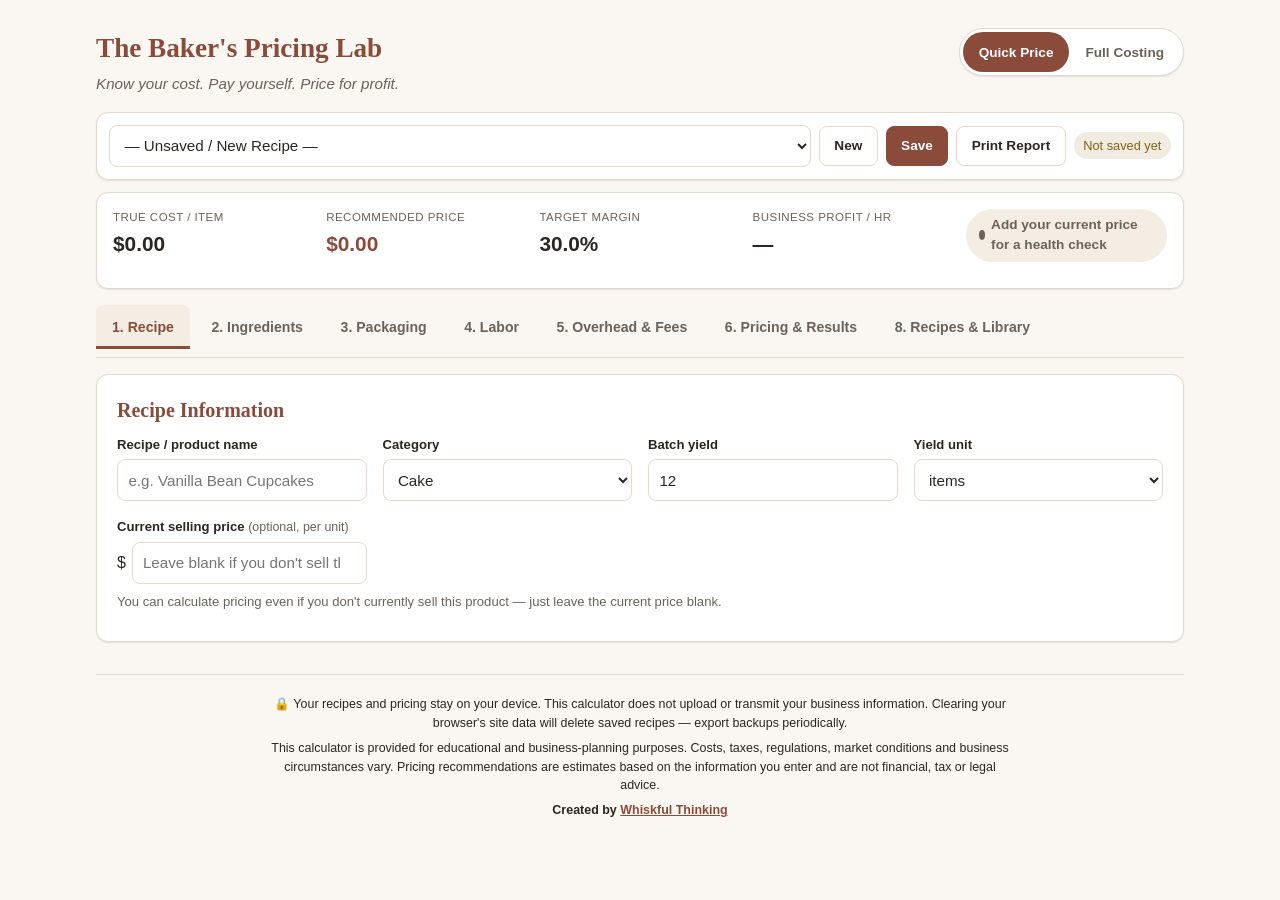
==== index.html @ 16601115 "Build The Baker's Pricing Lab: full pricing calculator app Static, self-contained web app (index.htm" ====
<!DOCTYPE html>
<html lang="en">
<head>
<meta charset="UTF-8">
<meta name="viewport" content="width=device-width, initial-scale=1.0">
<title>The Baker's Pricing Lab</title>
<meta name="description" content="Know your cost. Pay yourself. Price for profit. A free, private, browser-based pricing calculator for home and small bakery businesses.">
<link rel="icon" href="data:image/svg+xml,%3Csvg xmlns='http://www.w3.org/2000/svg' viewBox='0 0 100 100'%3E%3Ccircle cx='50' cy='50' r='48' fill='%238a4b3b'/%3E%3Ctext x='50' y='68' font-size='58' text-anchor='middle' fill='%23faf6f1'%3E%24%3C/text%3E%3C/svg%3E">
<link rel="stylesheet" href="styles.css">
</head>
<body data-mode="quick">

<div class="app-shell">

  <header class="app-header">
    <div class="brand">
      <h1 class="app-title">The Baker's Pricing Lab</h1>
      <p class="tagline">Know your cost. Pay yourself. Price for profit.</p>
    </div>
    <div class="mode-toggle" role="group" aria-label="Costing detail level">
      <button type="button" id="modeQuickBtn" aria-pressed="true">Quick Price</button>
      <button type="button" id="modeFullBtn" aria-pressed="false">Full Costing</button>
    </div>
  </header>

  <section class="recipe-bar" aria-label="Recipe management">
    <label class="sr-only" for="recipeSelect">Load a saved recipe</label>
    <select id="recipeSelect"></select>
    <button type="button" class="btn" id="newRecipeBtn">New</button>
    <button type="button" class="btn btn-primary" id="saveRecipeBtn">Save</button>
    <button type="button" class="btn full-only" id="renameRecipeBtn">Rename</button>
    <button type="button" class="btn full-only" id="duplicateRecipeBtn">Duplicate</button>
    <button type="button" class="btn danger full-only" id="deleteRecipeBtn">Delete</button>
    <button type="button" class="btn full-only" id="exportRecipeBtn">Export JSON</button>
    <label class="btn file-btn full-only">Import JSON<input type="file" id="importRecipeInput" accept="application/json" hidden></label>
    <button type="button" class="btn" id="printReportBtn">Print Report</button>
    <span id="saveStatus" class="save-status" aria-live="polite"></span>
  </section>

  <div class="summary-strip" id="summaryStrip" aria-live="polite"></div>

  <nav class="tabs" role="tablist" aria-label="Pricing lab sections" id="mainRegion">
    <button role="tab" aria-selected="true" tabindex="0" data-tab="setup" id="tab-setup" aria-controls="panel-setup">1. Recipe</button>
    <button role="tab" aria-selected="false" tabindex="-1" data-tab="ingredients" id="tab-ingredients" aria-controls="panel-ingredients">2. Ingredients</button>
    <button role="tab" aria-selected="false" tabindex="-1" data-tab="packaging" id="tab-packaging" aria-controls="panel-packaging">3. Packaging</button>
    <button role="tab" aria-selected="false" tabindex="-1" data-tab="labor" id="tab-labor" aria-controls="panel-labor">4. Labor</button>
    <button role="tab" aria-selected="false" tabindex="-1" data-tab="costs" id="tab-costs" aria-controls="panel-costs">5. Overhead &amp; Fees</button>
    <button role="tab" aria-selected="false" tabindex="-1" data-tab="pricing" id="tab-pricing" aria-controls="panel-pricing">6. Pricing &amp; Results</button>
    <button role="tab" aria-selected="false" tabindex="-1" data-tab="tools" id="tab-tools" aria-controls="panel-tools" class="full-only-tab">7. Decision Tools</button>
    <button role="tab" aria-selected="false" tabindex="-1" data-tab="library" id="tab-library" aria-controls="panel-library">8. Recipes &amp; Library</button>
  </nav>

  <main>

    <!-- ============ 1. RECIPE SETUP ============ -->
    <section id="panel-setup" class="tab-panel" role="tabpanel" aria-labelledby="tab-setup">
      <div class="card">
        <h2>Recipe Information</h2>
        <div class="field-grid">
          <div class="field">
            <label for="f-name">Recipe / product name</label>
            <input type="text" id="f-name" placeholder="e.g. Vanilla Bean Cupcakes">
          </div>
          <div class="field">
            <label for="f-category">Category</label>
            <select id="f-category"></select>
          </div>
          <div class="field">
            <label for="f-yieldQty">Batch yield</label>
            <input type="number" id="f-yieldQty" min="0" step="0.5" inputmode="decimal">
          </div>
          <div class="field">
            <label for="f-yieldUnit">Yield unit</label>
            <select id="f-yieldUnit"></select>
          </div>
          <div class="field" id="f-yieldCustomWrap" hidden>
            <label for="f-yieldCustomLabel">Custom unit name</label>
            <input type="text" id="f-yieldCustomLabel" placeholder="e.g. cake pops">
          </div>
          <div class="field">
            <label for="f-currentPrice">Current selling price <span class="optional">(optional, per unit)</span></label>
            <div class="input-prefix">$<input type="number" id="f-currentPrice" min="0" step="0.01" inputmode="decimal" placeholder="Leave blank if you don't sell this yet"></div>
          </div>
        </div>
        <p class="fine-note">You can calculate pricing even if you don't currently sell this product — just leave the current price blank.</p>
      </div>
    </section>

    <!-- ============ 2. INGREDIENT COSTING ============ -->
    <section id="panel-ingredients" class="tab-panel" hidden role="tabpanel" aria-labelledby="tab-ingredients">
      <div class="card">
        <h2>Ingredient Costing
          <details class="learn-more"><summary>What is Ingredient Cost? ▸</summary><p>The direct cost of the raw ingredients used in one batch of this recipe — what you paid for flour, sugar, butter, and everything else that goes into it.</p></details>
        </h2>
        <p class="fine-note">Automatic unit conversion works within weight (oz/lb/g/kg) or within volume (tsp…L). Weight and volume can't convert to each other because that depends on ingredient density — if you mix them, we'll flag it instead of guessing.</p>
        <div class="table-scroll">
          <table class="data-table" id="ingredientTable">
            <thead>
              <tr>
                <th>Ingredient</th><th>Purchase price</th><th>Package qty</th><th>Package unit</th><th>Recipe qty</th><th>Recipe unit</th><th class="full-only">Waste %</th><th>Cost</th><th>Actions</th>
              </tr>
            </thead>
            <tbody id="ingredientTbody"></tbody>
          </table>
        </div>
        <datalist id="libraryNames"></datalist>
        <div class="table-toolbar">
          <button type="button" class="btn btn-primary" id="addIngredientBtn">+ Add Ingredient</button>
          <div class="quick-add">
            <select id="libraryQuickSelect" aria-label="Add saved ingredient"></select>
            <button type="button" class="btn" id="libraryQuickAddBtn">Add from Library</button>
          </div>
        </div>
      </div>
    </section>

    <!-- ============ 3. PACKAGING & CONSUMABLES ============ -->
    <section id="panel-packaging" class="tab-panel" hidden role="tabpanel" aria-labelledby="tab-packaging">
      <div class="card">
        <h2>Packaging &amp; Consumables</h2>
        <p class="fine-note">Boxes, bags, ribbon, liners, boards — anything non-food that this batch uses up. Check "I know the cost per batch" for a simple direct amount (e.g. one cake box = $3.25), or leave it unchecked to calculate from a package price.</p>
        <div class="table-scroll">
          <table class="data-table" id="packagingTable">
            <thead>
              <tr><th>Item</th><th>Mode</th><th>Price</th><th>Package qty</th><th>Used / batch</th><th>Batch cost</th><th>Actions</th></tr>
            </thead>
            <tbody id="packagingTbody"></tbody>
          </table>
        </div>
        <datalist id="packagingPresets">
          <option value="Cake box"><option value="Cupcake box"><option value="Cake-pop stick"><option value="Treat bag">
          <option value="Ribbon"><option value="Label"><option value="Baking paper"><option value="Cupcake liner">
          <option value="Cake board"><option value="Piping bag"><option value="Disposable gloves"><option value="Insert/card">
          <option value="Delivery packaging"><option value="Other">
        </datalist>
        <div class="table-toolbar">
          <button type="button" class="btn btn-primary" id="addPackagingBtn">+ Add Packaging Item</button>
        </div>
      </div>
    </section>

    <!-- ============ 4. LABOR ============ -->
    <section id="panel-labor" class="tab-panel" hidden role="tabpanel" aria-labelledby="tab-labor">
      <div class="card">
        <h2>Labor
          <details class="learn-more"><summary>What is Labor cost? ▸</summary><p>The dollar value of your own working time, at the hourly wage you choose. If you don't pay yourself for your time, your "profit" is secretly just unpaid wages.</p></details>
        </h2>
        <div class="field-grid narrow">
          <div class="field">
            <label for="f-wage">Desired hourly wage</label>
            <div class="input-prefix">$<input type="number" id="f-wage" min="0" step="0.5" inputmode="decimal"></div>
          </div>
        </div>
        <p class="fine-note">Enter time in hours + minutes for each stage. Unattended oven or cooling time doesn't need to count as active labor unless it genuinely requires your attention — that's your call below.</p>
        <div class="table-scroll">
          <table class="data-table labor-table" id="laborTable">
            <thead><tr><th>Activity</th><th>Hours</th><th>Minutes</th></tr></thead>
            <tbody id="laborTbody"></tbody>
          </table>
        </div>
        <label class="tiny-check"><input type="checkbox" id="f-includeCooling"> Count cooling / waiting time as active paid labor</label>
        <div class="metrics-row" id="laborSummary"></div>
      </div>
    </section>

    <!-- ============ 5. OVERHEAD, FEES & BUFFER ============ -->
    <section id="panel-costs" class="tab-panel" hidden role="tabpanel" aria-labelledby="tab-costs">

      <div class="card">
        <h2>Overhead
          <details class="learn-more"><summary>What is Overhead? ▸</summary><p>The cost of running your business that isn't tied to one specific batch — electricity, insurance, software, rent. It's real, even though no single ingredient represents it.</p></details>
        </h2>
        <div class="radio-row" role="radiogroup" aria-label="Overhead calculation mode">
          <label><input type="radio" name="overheadMode" value="simple"> Simple (percentage allowance)</label>
          <label class="full-only"><input type="radio" name="overheadMode" value="advanced"> Advanced (monthly expenses)</label>
        </div>
        <div id="overheadSimplePanel">
          <p class="fine-note">For newer bakers who don't know their exact monthly overhead yet, this applies a simple allowance for utilities, equipment wear, software, insurance and other operating expenses, on top of ingredients + packaging + labor.</p>
          <div class="field narrow">
            <label for="f-overheadSimplePct">Overhead allowance</label>
            <div class="input-suffix"><input type="number" id="f-overheadSimplePct" min="0" max="100" step="1"> %</div>
          </div>
        </div>
        <div id="overheadAdvancedPanel" hidden>
          <p class="fine-note">Enter your typical monthly business costs. We'll divide the monthly total across your expected orders or production hours, so this batch carries only its fair share (no double-counting with the simple allowance above).</p>
          <div class="field-grid" id="overheadMonthlyGrid"></div>
          <div class="radio-row" role="radiogroup" aria-label="Overhead allocation basis">
            <label><input type="radio" name="allocationBasis" value="orders"> Allocate by expected monthly orders</label>
            <label><input type="radio" name="allocationBasis" value="hours"> Allocate by expected monthly production hours</label>
          </div>
          <div class="field-grid narrow">
            <div class="field" id="allocByOrders"><label for="f-monthlyOrders">Expected monthly orders (batches)</label><input type="number" id="f-monthlyOrders" min="0" step="1"></div>
            <div class="field" id="allocByHours" hidden><label for="f-monthlyHours">Expected monthly production hours</label><input type="number" id="f-monthlyHours" min="0" step="1"></div>
          </div>
        </div>
        <p class="result-line" id="overheadResultLine"></p>
      </div>

      <div class="card full-only">
        <h2>Transaction &amp; Selling Costs
          <details class="learn-more"><summary>What are Transaction Fees? ▸</summary><p>Money taken out of each sale before it reaches you — card processing, marketplace commissions, delivery. They scale with your price, so they change how high a price needs to be to hit your target margin.</p></details>
        </h2>
        <div class="field-grid">
          <div class="field"><label for="f-paymentPct">Payment processing %</label><div class="input-suffix"><input type="number" id="f-paymentPct" min="0" max="100" step="0.1">%</div></div>
          <div class="field"><label for="f-paymentFixed">Payment processing fixed fee</label><div class="input-prefix">$<input type="number" id="f-paymentFixed" min="0" step="0.01"></div></div>
          <div class="field"><label for="f-platformPct">Marketplace / platform %</label><div class="input-suffix"><input type="number" id="f-platformPct" min="0" max="100" step="0.1">%</div></div>
          <div class="field"><label for="f-commissionPct">Commission %</label><div class="input-suffix"><input type="number" id="f-commissionPct" min="0" max="100" step="0.1">%</div></div>
          <div class="field"><label for="f-delivery">Delivery cost (per order)</label><div class="input-prefix">$<input type="number" id="f-delivery" min="0" step="0.01"></div></div>
          <div class="field"><label for="f-otherPerOrder">Other per-order cost</label><div class="input-prefix">$<input type="number" id="f-otherPerOrder" min="0" step="0.01"></div></div>
          <div class="field"><label for="f-itemsPerOrder">Typical items per order</label><input type="number" id="f-itemsPerOrder" min="0.01" step="1"></div>
        </div>
        <p class="result-line" id="feesResultLine"></p>
      </div>

      <div class="card full-only">
        <h2>Waste / Business Buffer
          <details class="learn-more"><summary>What is a Buffer? ▸</summary><p>A general safety margin for the things a per-ingredient waste % doesn't cover: a whole batch that fails, samples you give away, or ingredient prices creeping up before your next order.</p></details>
        </h2>
        <p class="fine-note">This is separate from any ingredient-specific waste % (which already accounts for trim/spoilage on that one ingredient) — this buffer covers bigger-picture business risk instead.</p>
        <div class="field-grid">
          <div class="field"><label for="f-productionWastePct">Production waste %</label><div class="input-suffix"><input type="number" id="f-productionWastePct" min="0" max="90" step="1">%</div></div>
          <div class="field"><label for="f-failedBatchPct">Failed batch / remake %</label><div class="input-suffix"><input type="number" id="f-failedBatchPct" min="0" max="90" step="1">%</div></div>
          <div class="field"><label for="f-samplesPct">Samples / giveaways %</label><div class="input-suffix"><input type="number" id="f-samplesPct" min="0" max="90" step="1">%</div></div>
          <div class="field"><label for="f-ingredientBufferPct">Ingredient price buffer %</label><div class="input-suffix"><input type="number" id="f-ingredientBufferPct" min="0" max="90" step="1">%</div></div>
        </div>
        <p class="result-line" id="bufferResultLine"></p>
      </div>
    </section>

    <!-- ============ 6. PRICING & RESULTS ============ -->
    <section id="panel-pricing" class="tab-panel" hidden role="tabpanel" aria-labelledby="tab-pricing">

      <div class="card">
        <h2>True Batch Cost</h2>
        <div id="trueCostBreakdown" class="breakdown"></div>
      </div>

      <div class="card">
        <h2>Pricing Engine
          <details class="learn-more"><summary>Margin vs. Markup ▸</summary><p><strong>Margin</strong> answers: what percentage of my selling price remains after costs? <strong>Markup</strong> answers: how much higher is my price than my cost? They are not the same number — a 30% margin needs a bigger markup than 30%.</p></details>
        </h2>
        <div class="field-grid narrow">
          <div class="field">
            <label for="f-targetMargin">Target profit margin</label>
            <div class="margin-input-row">
              <input type="range" id="f-targetMarginRange" min="0" max="80" step="1">
              <div class="input-suffix"><input type="number" id="f-targetMargin" min="0" max="95" step="1">%</div>
            </div>
            <p class="fine-note">There is no universally "correct" margin — this is a starting suggestion you can change freely.</p>
          </div>
          <div class="field">
            <label for="f-roundingStyle">Price rounding style</label>
            <select id="f-roundingStyle"></select>
          </div>
          <div class="field full-only">
            <label for="f-premiumPct">Premium / custom scenario</label>
            <div class="input-suffix"><input type="number" id="f-premiumPct" min="0" max="200" step="5">%</div>
          </div>
        </div>
        <div class="price-levels" id="priceLevels"></div>
      </div>

      <div class="card full-only">
        <h2>Price Per Format</h2>
        <p class="fine-note">Edit these to match how you actually sell — add or remove formats freely. Formats aren't forced onto products where they don't make sense (e.g. no "dozen" pricing for a single custom cake).</p>
        <div id="formatsEditorList" class="formats-editor"></div>
        <button type="button" class="btn" id="addFormatBtn">+ Add Format</button>
        <div id="priceFormatsOut" class="price-formats-out"></div>
      </div>

      <div class="card">
        <h2>Where Does My Money Go?</h2>
        <div class="money-viz">
          <div id="moneyDonut" class="money-donut"></div>
          <div id="moneyLegend" class="money-legend"></div>
        </div>
      </div>

      <div class="card">
        <h2>Pricing Health Check</h2>
        <div id="healthCheckCard" class="health-card"></div>
      </div>

      <div class="card full-only">
        <h2>Profitability Dashboard
          <details class="learn-more"><summary>Revenue vs. Profit per hour ▸</summary><p><strong>Revenue per labor hour</strong> is everything customers pay, divided by your hours. <strong>Business profit per labor hour</strong> is what's left after every cost — including the wage you already paid yourself — divided by hours. Revenue per hour will always look bigger; profit per hour is the real number.</p></details>
        </h2>
        <div id="dashboardGrid" class="metrics-grid"></div>
      </div>

      <div class="card">
        <h2>Smart Warnings &amp; Insights</h2>
        <div id="warningsList" class="warnings-list"></div>
      </div>
    </section>

    <!-- ============ 7. DECISION TOOLS (full mode) ============ -->
    <section id="panel-tools" class="tab-panel" hidden role="tabpanel" aria-labelledby="tab-tools">
      <nav class="tool-tabs" aria-label="Decision tools">
        <button type="button" class="active" data-tool="simulator">Price Simulator</button>
        <button type="button" data-tool="discount">Discount Checker</button>
        <button type="button" data-tool="inflation">Inflation Stress Test</button>
        <button type="button" data-tool="wholesale">Wholesale Mode</button>
        <button type="button" data-tool="order">Order Calculator</button>
      </nav>

      <div class="card tool-panel" id="tool-simulator">
        <h2>Price Simulator — "What if I charge…"</h2>
        <div class="sim-controls">
          <input type="range" id="simRange" min="0" max="20" step="0.05">
          <div class="input-prefix">$<input type="number" id="simPriceInput" step="0.01"></div>
          <button type="button" class="btn" id="simResetBtn">Reset to recommended</button>
        </div>
        <div id="simOutput"></div>
      </div>

      <div class="card tool-panel" id="tool-discount" hidden>
        <h2>Discount Checker</h2>
        <div class="radio-row" role="radiogroup" aria-label="Discount amount">
          <label><input type="radio" name="discountPreset" value="10" checked> 10%</label>
          <label><input type="radio" name="discountPreset" value="15"> 15%</label>
          <label><input type="radio" name="discountPreset" value="20"> 20%</label>
          <label>Custom: <div class="input-suffix"><input type="number" id="discountCustom" min="0" max="90" step="1">%</div></label>
        </div>
        <div id="discountOutput"></div>
      </div>

      <div class="card tool-panel" id="tool-inflation" hidden>
        <h2>Ingredient Inflation Stress Test</h2>
        <div class="radio-row" role="radiogroup" aria-label="Ingredient price increase">
          <label><input type="radio" name="inflationPreset" value="5"> 5%</label>
          <label><input type="radio" name="inflationPreset" value="10" checked> 10%</label>
          <label><input type="radio" name="inflationPreset" value="15"> 15%</label>
          <label><input type="radio" name="inflationPreset" value="20"> 20%</label>
          <label>Custom: <div class="input-suffix"><input type="number" id="inflationCustom" min="0" max="200" step="1">%</div></label>
        </div>
        <div id="inflationOutput"></div>
      </div>

      <div class="card tool-panel" id="tool-wholesale" hidden>
        <h2>Wholesale Mode</h2>
        <p class="fine-note">⚠️ Wholesale economics depend heavily on your production scale and actual costs at volume — this is a reference scenario using this recipe's current costs, not a universal wholesale rule.</p>
        <div class="field-grid narrow">
          <div class="field"><label for="f-wholesalePrice">Proposed wholesale price</label><div class="input-prefix">$<input type="number" id="f-wholesalePrice" min="0" step="0.01"></div></div>
          <div class="field"><label for="f-wholesaleRetail">Suggested retail price <span class="optional">(optional)</span></label><div class="input-prefix">$<input type="number" id="f-wholesaleRetail" min="0" step="0.01"></div></div>
          <div class="field"><label for="f-wholesaleMinMargin">Your minimum acceptable margin</label><div class="input-suffix"><input type="number" id="f-wholesaleMinMargin" min="0" max="90" step="1" value="35">%</div></div>
        </div>
        <div id="wholesaleOutput"></div>
      </div>

      <div class="card tool-panel" id="tool-order" hidden>
        <h2>Order Profit Calculator</h2>
        <div class="field-grid narrow">
          <div class="field"><label for="order-qty">Quantity</label><input type="number" id="order-qty" min="0" step="1" value="1"></div>
          <div class="field"><label for="order-price">Selling price / unit <span class="optional">(blank = recommended)</span></label><div class="input-prefix">$<input type="number" id="order-price" min="0" step="0.01"></div></div>
          <div class="field"><label for="order-customLaborHours">Custom labor hours <span class="optional">(optional)</span></label><input type="number" id="order-customLaborHours" min="0" step="0.1"></div>
          <div class="field"><label for="order-delivery">Delivery cost <span class="optional">(optional)</span></label><div class="input-prefix">$<input type="number" id="order-delivery" min="0" step="0.01"></div></div>
          <div class="field"><label for="order-discountPct">Discount</label><div class="input-suffix"><input type="number" id="order-discountPct" min="0" max="90" step="1">%</div></div>
        </div>
        <div id="orderOutput"></div>
      </div>
    </section>

    <!-- ============ 8. RECIPES & LIBRARY ============ -->
    <section id="panel-library" class="tab-panel" hidden role="tabpanel" aria-labelledby="tab-library">
      <div class="card">
        <h2>Saved Recipes</h2>
        <p class="fine-note">Recipes are saved only in this browser, on this device. Export a backup (recipe bar above) if you want a copy that survives clearing browser data or switching devices.</p>
        <div id="savedRecipesList" class="recipe-list"></div>
      </div>
      <div class="card">
        <h2>Ingredient Library</h2>
        <p class="fine-note">Save prices for flour, sugar, butter and other staples once, then reuse them across every recipe. Editing a price here updates your library — existing recipes keep their own saved values until you choose to refresh them.</p>
        <div class="table-scroll">
          <table class="data-table" id="libraryTableEl">
            <thead><tr><th>Name</th><th>Price</th><th>Package qty</th><th>Unit</th><th>Actions</th></tr></thead>
            <tbody id="libraryTable"></tbody>
          </table>
        </div>
      </div>
    </section>

  </main>

  <div id="printReport" class="print-only" hidden></div>

  <footer class="app-footer">
    <p class="privacy-note">🔒 Your recipes and pricing stay on your device. This calculator does not upload or transmit your business information. Clearing your browser's site data will delete saved recipes — export backups periodically.</p>
    <p class="disclaimer">This calculator is provided for educational and business-planning purposes. Costs, taxes, regulations, market conditions and business circumstances vary. Pricing recommendations are estimates based on the information you enter and are not financial, tax or legal advice.</p>
    <p class="attribution">Created by <a href="https://whiskfulthinking.com" target="_blank" rel="noopener">Whiskful Thinking</a></p>
  </footer>

</div>

<script src="app.js"></script>
</body>
</html>
---- styles.css ----
/* ==========================================================================
   THE BAKER'S PRICING LAB — styles.css
   ========================================================================== */

/* ==========================================================================
   BRAND CUSTOMIZATION
   Change these variables to re-skin the whole application for a different
   bakery brand. Everything else in this file references them.
   ========================================================================== */
:root {
  --brand-primary: #8a4b3b;      /* warm terracotta — headings, primary actions */
  --brand-secondary: #3f4a3d;    /* deep sage — accents, secondary emphasis */
  --brand-accent: #c98a4b;       /* toasted caramel — highlights, focus rings */
  --background: #faf6f1;         /* warm off-white page background */
  --surface: #ffffff;            /* card / panel surface */
  --surface-alt: #f4ede4;        /* subtle alternate surface (inputs, stripes) */
  --text-primary: #2b2622;       /* primary text */
  --text-secondary: #6b6259;     /* secondary / muted text */
  --border-color: #e4dacb;
  --border-radius: 12px;

  --chart-1: #8a4b3b; /* ingredients */
  --chart-2: #c98a4b; /* packaging */
  --chart-3: #6b7e5e; /* labor */
  --chart-4: #a9977e; /* overhead & buffer */
  --chart-5: #b6534a; /* fees */
  --chart-6: #3f7d5c; /* profit */

  /* All status/semantic colors are tuned for at least 4.5:1 contrast against
     both --background and --surface-alt (WCAG AA for normal text). */
  --status-healthy: #2f6043;
  --status-thin: #876014;
  --status-underpaying: #876014;
  --status-costonly: #96461c;
  --status-losing: #b6423a;
  --status-neutral: #6b6259;

  --danger: #b6423a;
  --warn: #876014;
  --info: #4a6a8a;

  --shadow-sm: 0 1px 2px rgba(43,38,34,0.06), 0 1px 1px rgba(43,38,34,0.04);
  --shadow-md: 0 4px 16px rgba(43,38,34,0.08);
  --focus-ring: 0 0 0 3px rgba(201,138,75,0.45);

  color-scheme: light;
}

@media (prefers-color-scheme: dark) {
  :root:not([data-theme="light"]) {
    --background: #1c1815;
    --surface: #262019;
    --surface-alt: #2f2820;
    --text-primary: #f2ece3;
    --text-secondary: #b8ab9c;
    --border-color: #423a30;
    --brand-accent: #d99a5c;
    --shadow-sm: 0 1px 2px rgba(0,0,0,0.3);
    --shadow-md: 0 4px 20px rgba(0,0,0,0.4);
  }
}
:root[data-theme="dark"] {
  --background: #1c1815;
  --surface: #262019;
  --surface-alt: #2f2820;
  --text-primary: #f2ece3;
  --text-secondary: #b8ab9c;
  --border-color: #423a30;
  --brand-accent: #d99a5c;
}

/* ==========================================================================
   RESET / BASE
   ========================================================================== */
*, *::before, *::after { box-sizing: border-box; }
html, body { margin: 0; padding: 0; }
[hidden] { display: none !important; }
body {
  background: var(--background);
  color: var(--text-primary);
  font-family: 'Avenir Next', 'Segoe UI', -apple-system, BlinkMacSystemFont, Helvetica, Arial, sans-serif;
  line-height: 1.5;
  -webkit-font-smoothing: antialiased;
}
h1, h2, h3, h4 { font-family: Georgia, 'Iowan Old Style', 'Times New Roman', serif; color: var(--brand-primary); margin: 0 0 0.5em; font-weight: 600; }
h2 { font-size: 1.25rem; display: flex; align-items: center; gap: 0.5rem; flex-wrap: wrap; }
p { margin: 0 0 0.75em; color: var(--text-primary); }
a { color: var(--brand-primary); }
button { font-family: inherit; }
input, select, textarea { font-family: inherit; font-size: 0.95rem; }
.sr-only { position: absolute; width: 1px; height: 1px; padding: 0; margin: -1px; overflow: hidden; clip: rect(0,0,0,0); white-space: nowrap; border: 0; }

:focus-visible {
  outline: none;
  box-shadow: var(--focus-ring);
  border-radius: 6px;
}

.app-shell { max-width: 1120px; margin: 0 auto; padding: 1rem 1rem 2.5rem; width: 100%; }

/* ==========================================================================
   HEADER
   ========================================================================== */
.app-header {
  display: flex; justify-content: space-between; align-items: flex-start; gap: 1rem;
  flex-wrap: wrap; padding: 0.75rem 0 1rem;
}
.app-title { font-size: 1.7rem; margin-bottom: 0.15em; }
.tagline { color: var(--text-secondary); font-style: italic; margin: 0; font-size: 0.95rem; }

.mode-toggle { display: inline-flex; border: 1px solid var(--border-color); border-radius: 999px; padding: 3px; background: var(--surface); box-shadow: var(--shadow-sm); }
.mode-toggle button {
  border: none; background: transparent; padding: 0.5rem 1rem; border-radius: 999px; cursor: pointer;
  color: var(--text-secondary); font-weight: 600; font-size: 0.85rem; min-height: 40px;
}
.mode-toggle button[aria-pressed="true"] { background: var(--brand-primary); color: #fff; }

/* ==========================================================================
   RECIPE BAR
   ========================================================================== */
.recipe-bar {
  display: flex; flex-wrap: wrap; gap: 0.5rem; align-items: center;
  background: var(--surface); border: 1px solid var(--border-color); border-radius: var(--border-radius);
  padding: 0.75rem; margin-bottom: 0.75rem; box-shadow: var(--shadow-sm);
}
.recipe-bar select { flex: 1 1 220px; min-width: 160px; }
.save-status { font-size: 0.8rem; color: var(--text-secondary); margin-left: auto; padding: 0.25rem 0.6rem; border-radius: 999px; }
.save-status.dirty { color: var(--warn); background: rgba(135,96,20,0.12); }
.save-status.clean { color: var(--status-healthy); background: rgba(47,96,67,0.12); }

/* ==========================================================================
   BUTTONS & INPUTS
   ========================================================================== */
.btn {
  border: 1px solid var(--border-color); background: var(--surface); color: var(--text-primary);
  padding: 0.55rem 0.9rem; border-radius: 8px; cursor: pointer; font-size: 0.85rem; font-weight: 600;
  min-height: 40px; white-space: nowrap; transition: background 0.15s, border-color 0.15s;
}
.btn:hover { background: var(--surface-alt); }
.btn-primary { background: var(--brand-primary); border-color: var(--brand-primary); color: #fff; }
.btn-primary:hover { background: #74392b; }
.btn.danger, .btn-small.danger { color: var(--danger); border-color: rgba(182,66,58,0.4); }
.btn.danger:hover { background: rgba(182,66,58,0.08); }
.btn-small { padding: 0.35rem 0.6rem; font-size: 0.78rem; min-height: 32px; }
.file-btn { display: inline-flex; align-items: center; }

input[type="text"], input[type="number"], input[type="email"], select, textarea {
  width: 100%; padding: 0.55rem 0.65rem; border: 1px solid var(--border-color); border-radius: 8px;
  background: var(--surface); color: var(--text-primary); min-height: 42px;
}
input[type="range"] { width: 100%; accent-color: var(--brand-accent); min-height: 24px; }
input[type="checkbox"], input[type="radio"] { width: 18px; height: 18px; accent-color: var(--brand-primary); vertical-align: middle; }
select { appearance: auto; }
.input-prefix, .input-suffix { position: relative; display: flex; align-items: center; gap: 0.35rem; }
.input-prefix { }
.input-prefix input, .input-suffix input { flex: 1; }

fieldset { border: none; padding: 0; margin: 0; }

/* ==========================================================================
   SUMMARY STRIP
   ========================================================================== */
.summary-strip {
  display: grid; grid-template-columns: repeat(auto-fit, minmax(150px, 1fr)); gap: 0.75rem;
  background: var(--surface); border: 1px solid var(--border-color); border-radius: var(--border-radius);
  padding: 1rem; margin-bottom: 1rem; box-shadow: var(--shadow-sm);
}
.sum-item { display: flex; flex-direction: column; gap: 0.15rem; }
.sum-label { font-size: 0.72rem; text-transform: uppercase; letter-spacing: 0.04em; color: var(--text-secondary); }
.sum-value { font-size: 1.3rem; font-weight: 700; color: var(--text-primary); }
.sum-value.sum-accent { color: var(--brand-primary); }

/* ==========================================================================
   TABS
   ========================================================================== */
.tabs {
  display: flex; gap: 0.35rem; overflow-x: auto; padding-bottom: 0.5rem; margin-bottom: 1rem;
  border-bottom: 1px solid var(--border-color); scrollbar-width: thin;
}
.tabs [role="tab"] {
  border: none; background: transparent; padding: 0.65rem 1rem; border-radius: 8px 8px 0 0;
  cursor: pointer; font-weight: 600; color: var(--text-secondary); white-space: nowrap; font-size: 0.88rem;
  min-height: 44px;
}
.tabs [role="tab"][aria-selected="true"] { color: var(--brand-primary); background: var(--surface-alt); box-shadow: inset 0 -3px 0 var(--brand-primary); }
body[data-mode="quick"] .full-only-tab { display: none; }

.tool-tabs { display: flex; gap: 0.35rem; overflow-x: auto; margin-bottom: 1rem; }
.tool-tabs button {
  border: 1px solid var(--border-color); background: var(--surface); padding: 0.55rem 0.9rem; border-radius: 999px;
  cursor: pointer; font-size: 0.83rem; font-weight: 600; color: var(--text-secondary); white-space: nowrap; min-height: 40px;
}
.tool-tabs button.active { background: var(--brand-secondary); border-color: var(--brand-secondary); color: #fff; }

/* ==========================================================================
   CARDS / LAYOUT
   ========================================================================== */
.card {
  background: var(--surface); border: 1px solid var(--border-color); border-radius: var(--border-radius);
  padding: 1.25rem; margin-bottom: 1rem; box-shadow: var(--shadow-sm);
}
.field-grid { display: grid; grid-template-columns: repeat(auto-fit, minmax(220px, 1fr)); gap: 1rem; margin-bottom: 0.5rem; }
.field-grid.narrow { grid-template-columns: repeat(auto-fit, minmax(180px, 1fr)); }
.field { display: flex; flex-direction: column; gap: 0.3rem; }
.field label { font-size: 0.82rem; font-weight: 600; color: var(--text-primary); }
.optional { font-weight: 400; color: var(--text-secondary); font-size: 0.78rem; }
.fine-note { font-size: 0.82rem; color: var(--text-secondary); }
.result-line { font-size: 0.9rem; font-weight: 600; color: var(--brand-secondary); background: var(--surface-alt); padding: 0.6rem 0.8rem; border-radius: 8px; }

/* ---- Learn-more expandable micro-content ---- */
.learn-more { font-size: 0.75rem; font-weight: 400; margin-left: auto; }
.learn-more summary {
  cursor: pointer; color: var(--info); list-style: none; padding: 0.15rem 0.5rem; border-radius: 999px;
  border: 1px solid var(--border-color); background: var(--surface-alt); white-space: nowrap;
}
.learn-more summary::-webkit-details-marker { display: none; }
.learn-more[open] summary { border-color: var(--info); }
.learn-more p { margin: 0.5rem 0 0; font-size: 0.82rem; font-weight: 400; color: var(--text-secondary); max-width: 42em; }

.radio-row { display: flex; flex-wrap: wrap; gap: 1rem; margin: 0.5rem 0 1rem; align-items: center; }
.radio-row label { display: inline-flex; align-items: center; gap: 0.4rem; font-size: 0.88rem; cursor: pointer; }
.tiny-check { display: inline-flex; align-items: center; gap: 0.4rem; font-size: 0.85rem; margin: 0.5rem 0; cursor: pointer; }

body[data-mode="quick"] .full-only { display: none !important; }

/* ==========================================================================
   DATA TABLES
   ========================================================================== */
.table-scroll { overflow-x: auto; margin-bottom: 0.75rem; }
.data-table { width: 100%; border-collapse: collapse; min-width: 640px; }
.data-table th {
  text-align: left; font-size: 0.72rem; text-transform: uppercase; letter-spacing: 0.03em;
  color: var(--text-secondary); padding: 0.5rem 0.5rem; border-bottom: 2px solid var(--border-color);
}
.data-table td { padding: 0.4rem 0.5rem; border-bottom: 1px solid var(--border-color); vertical-align: middle; }
.data-table td input, .data-table td select { min-height: 38px; padding: 0.4rem 0.5rem; }
.data-table .calc-cost { font-weight: 700; color: var(--brand-secondary); white-space: nowrap; }
.data-table .row-actions { display: flex; gap: 0.25rem; white-space: nowrap; }
.data-table .empty-row { text-align: center; color: var(--text-secondary); padding: 1.25rem; }
.data-table tr.row-error td { background: rgba(182,66,58,0.06); }
.row-error-text { color: var(--danger); font-size: 0.78rem; margin-top: 0.3rem; max-width: 32em; }
.icon-btn {
  border: 1px solid var(--border-color); background: var(--surface); border-radius: 6px; cursor: pointer;
  width: 34px; height: 34px; font-size: 0.9rem; line-height: 1; display: inline-flex; align-items: center; justify-content: center;
}
.icon-btn.danger { color: var(--danger); }
.icon-btn:hover { background: var(--surface-alt); }
.mode-cell { min-width: 160px; }
.is-disabled input { opacity: 0.5; }
.table-toolbar { display: flex; flex-wrap: wrap; gap: 0.75rem; align-items: center; margin-top: 0.5rem; }
.quick-add { display: flex; gap: 0.5rem; flex: 1 1 260px; }
.quick-add select { min-width: 160px; }

.labor-table th, .labor-table td { white-space: nowrap; }
.metrics-row { display: flex; flex-wrap: wrap; gap: 1rem; margin-top: 1rem; }
.metric { background: var(--surface-alt); border-radius: 8px; padding: 0.65rem 1rem; flex: 1 1 200px; }
.metric span { display: block; font-size: 0.75rem; color: var(--text-secondary); }
.metric strong { font-size: 1.05rem; }

/* ==========================================================================
   BREAKDOWN / PRICE CARDS
   ========================================================================== */
.breakdown-row { display: flex; justify-content: space-between; padding: 0.4rem 0; border-bottom: 1px dashed var(--border-color); font-size: 0.92rem; }
.breakdown-row.total { font-weight: 700; border-bottom: none; border-top: 2px solid var(--border-color); margin-top: 0.25rem; padding-top: 0.5rem; }
.breakdown-row.total.accent { color: var(--brand-primary); font-size: 1.05rem; }

.price-levels { display: grid; grid-template-columns: repeat(auto-fit, minmax(220px, 1fr)); gap: 1rem; margin-top: 1rem; }
.price-card { border: 1px solid var(--border-color); border-radius: var(--border-radius); padding: 1rem; background: var(--surface-alt); }
.price-card h4 { margin: 0 0 0.35rem; font-size: 0.9rem; color: var(--text-primary); font-family: inherit; }
.price-big { font-size: 1.7rem; font-weight: 700; color: var(--brand-primary); margin-bottom: 0.4rem; }
.price-card.recommended { border: 2px solid var(--brand-primary); background: #fff; }
.price-card p { font-size: 0.8rem; color: var(--text-secondary); margin-bottom: 0.4rem; }
.warn-text { color: var(--danger); font-weight: 600; }

.formats-editor { display: flex; flex-direction: column; gap: 0.5rem; margin-bottom: 0.75rem; }
.format-row { display: grid; grid-template-columns: 1fr 100px 40px; gap: 0.5rem; align-items: center; }
.price-formats-out { display: flex; flex-wrap: wrap; gap: 0.75rem; margin-top: 1rem; }
.format-out { background: var(--surface-alt); border-radius: 8px; padding: 0.6rem 1rem; display: flex; flex-direction: column; min-width: 110px; }
.format-out span { font-size: 0.75rem; color: var(--text-secondary); }
.format-out strong { font-size: 1.1rem; color: var(--brand-primary); }
.format-out.batch strong { color: var(--brand-secondary); }

/* ==========================================================================
   MONEY DONUT / LEGEND
   ========================================================================== */
.money-viz { display: flex; flex-wrap: wrap; gap: 1.5rem; align-items: center; }
.money-donut svg { display: block; }
.donut-total { font-size: 15px; font-weight: 700; fill: var(--text-primary); font-family: inherit; }
.donut-caption { font-size: 9px; fill: var(--text-secondary); font-family: inherit; }
.money-legend { flex: 1 1 260px; display: flex; flex-direction: column; gap: 0.4rem; }
.legend-row { display: grid; grid-template-columns: 14px 1fr auto auto; gap: 0.6rem; align-items: center; font-size: 0.85rem; }
.legend-swatch { width: 14px; height: 14px; border-radius: 4px; display: inline-block; }
.legend-amt { font-weight: 700; }
.legend-pct { color: var(--text-secondary); min-width: 3.5em; text-align: right; }

/* ==========================================================================
   HEALTH CHECK / STATUS
   ========================================================================== */
.health-pill, .health-chip {
  display: inline-flex; align-items: center; gap: 0.4rem; font-weight: 700; font-size: 0.85rem;
  padding: 0.4rem 0.8rem; border-radius: 999px; margin-bottom: 0.6rem;
}
.chip-dot { width: 10px; height: 10px; border-radius: 50%; display: inline-block; background: currentColor; }
.status-HEALTHY { color: var(--status-healthy); background: rgba(47,96,67,0.12); }
.status-THIN { color: var(--status-thin); background: rgba(135,96,20,0.12); }
.status-UNDERPAYING { color: var(--status-underpaying); background: rgba(135,96,20,0.14); }
.status-COST-ONLY { color: var(--status-costonly); background: rgba(150,70,28,0.12); }
.status-LOSING { color: var(--status-losing); background: rgba(182,66,58,0.14); }
.status-NO-PRICE { color: var(--status-neutral); background: var(--surface-alt); }
.health-card .suggestion { background: var(--surface-alt); border-radius: 8px; padding: 0.6rem 0.8rem; font-weight: 600; }
.sum-item.health-chip { flex-direction: row; align-items: center; font-size: 0.85rem; }

/* ==========================================================================
   DASHBOARD / METRIC GRIDS
   ========================================================================== */
.metrics-grid { display: grid; grid-template-columns: repeat(auto-fit, minmax(180px, 1fr)); gap: 0.75rem; }
.metric-card { background: var(--surface-alt); border-radius: 10px; padding: 0.75rem 1rem; }
.metric-card span { display: block; font-size: 0.75rem; color: var(--text-secondary); margin-bottom: 0.2rem; }
.metric-card strong { font-size: 1.15rem; }
.metric-card strong.neg { color: var(--danger); }

.sim-grid { display: grid; grid-template-columns: repeat(auto-fit, minmax(180px, 1fr)); gap: 0.75rem; margin-top: 0.75rem; }
.sim-controls { display: flex; flex-wrap: wrap; gap: 0.75rem; align-items: center; margin-bottom: 1rem; }
.sim-controls input[type="range"] { flex: 2 1 220px; }
.sim-controls .input-prefix { flex: 1 1 120px; }
.neg { color: var(--danger); }

.compare-grid { display: grid; grid-template-columns: 1.4fr 1fr 1fr; gap: 0.4rem 0.75rem; align-items: center; margin-top: 0.75rem; }
.compare-grid .col-head { font-weight: 700; color: var(--text-secondary); font-size: 0.8rem; }

/* ==========================================================================
   WARNINGS
   ========================================================================== */
.warnings-list { display: flex; flex-direction: column; gap: 0.5rem; }
.warning-item { display: flex; gap: 0.6rem; align-items: flex-start; padding: 0.65rem 0.85rem; border-radius: 8px; font-size: 0.88rem; }
.warning-item.level-danger { background: rgba(182,66,58,0.1); color: var(--danger); }
.warning-item.level-warn { background: rgba(135,96,20,0.1); color: var(--warn); }
.warning-item.level-info { background: rgba(74,106,138,0.1); color: var(--info); }
.warn-icon { flex-shrink: 0; }

/* ==========================================================================
   RECIPE / LIBRARY LISTS
   ========================================================================== */
.recipe-list { display: flex; flex-direction: column; gap: 0.5rem; }
.recipe-card { display: flex; justify-content: space-between; align-items: center; gap: 1rem; flex-wrap: wrap; background: var(--surface-alt); border-radius: 10px; padding: 0.75rem 1rem; }
.recipe-card.active { border: 2px solid var(--brand-primary); }
.recipe-card-main { display: flex; flex-direction: column; gap: 0.15rem; }
.recipe-meta { font-size: 0.78rem; color: var(--text-secondary); }
.recipe-card-actions { display: flex; gap: 0.4rem; flex-wrap: wrap; }

/* ==========================================================================
   FOOTER
   ========================================================================== */
.app-footer { margin-top: 2rem; padding-top: 1.25rem; border-top: 1px solid var(--border-color); font-size: 0.78rem; color: var(--text-secondary); text-align: center; }
.app-footer p { max-width: 60em; margin: 0 auto 0.5em; }
.attribution { font-weight: 600; }

/* ==========================================================================
   PRINT REPORT
   ========================================================================== */
.print-only { display: none; }
.print-table { width: 100%; border-collapse: collapse; margin-bottom: 1rem; }
.print-table td { padding: 0.35rem 0.5rem; border-bottom: 1px solid #ccc; }
.print-table tr.total td { font-weight: 700; border-top: 2px solid #333; }
.print-header { margin-bottom: 1rem; }
.print-disclaimer { font-size: 0.75rem; color: #555; margin-top: 2rem; }

@media print {
  /* Hide everything except the print report so the printed page's height
     matches its content exactly (no leftover blank space from the app UI). */
  .app-header, .recipe-bar, .summary-strip, .tabs, main, .app-footer { display: none !important; }
  body, .app-shell { background: #fff; max-width: none; margin: 0; padding: 0; }
  #printReport { display: block !important; padding: 1cm; color: #000; background: #fff; }
}

/* ==========================================================================
   RESPONSIVE / MOBILE
   ========================================================================== */
@media (max-width: 720px) {
  .app-title { font-size: 1.4rem; }
  .card { padding: 1rem; }
  .recipe-bar { justify-content: stretch; }
  .recipe-bar select { flex: 1 1 100%; }
  .save-status { margin-left: 0; order: 99; }

  /* Collapse data tables into stacked cards on narrow screens */
  .data-table thead { display: none; }
  .data-table, .data-table tbody, .data-table tr, .data-table td { display: block; width: 100%; min-width: 0; }
  .data-table tr { border: 1px solid var(--border-color); border-radius: 10px; margin-bottom: 0.75rem; padding: 0.5rem 0.75rem; background: var(--surface); }
  .data-table tr.row-error { border-color: var(--danger); }
  .data-table td { border-bottom: none; display: flex; justify-content: space-between; align-items: center; gap: 0.75rem; padding: 0.35rem 0; }
  .data-table td::before { content: attr(data-label); font-size: 0.72rem; text-transform: uppercase; color: var(--text-secondary); flex-shrink: 0; width: 40%; }
  .data-table td > input, .data-table td > select { width: 60%; }
  /* Inputs wrapped in a $ prefix or % suffix need the wrapper (not just the
     input) to claim the 60% share, since the input's own % width otherwise
     resolves against an auto-sized flex parent and collapses to near-zero. */
  .data-table td > .input-prefix, .data-table td > .input-suffix { flex: 1 1 60%; min-width: 0; }
  .data-table td > .input-prefix input, .data-table td > .input-suffix input { width: auto; flex: 1; min-width: 0; }
  .data-table .row-actions { justify-content: flex-end; }
  .data-table .row-actions::before { content: ''; }

  /* Labor table: show the activity name as a small heading instead of
     repeating an "ACTIVITY" label on every row. */
  .labor-table td[data-label="Activity"] { justify-content: flex-start; font-weight: 700; padding-top: 0.6rem; border-bottom: none; }
  .labor-table td[data-label="Activity"]::before { display: none; }

  /* Keep all 3 real columns (label / before / after) — collapsing to 2
     would scramble which value belongs to which row. Just tighten it up. */
  .compare-grid { grid-template-columns: 1.3fr 1fr 1fr; gap: 0.35rem 0.4rem; font-size: 0.82rem; }
  .format-row { grid-template-columns: 1fr 80px 36px; }
}

@media (max-width: 480px) {
  .app-shell { padding: 0.5rem 0.5rem 2rem; }
  .btn, .btn-small { padding: 0.5rem 0.7rem; }
}
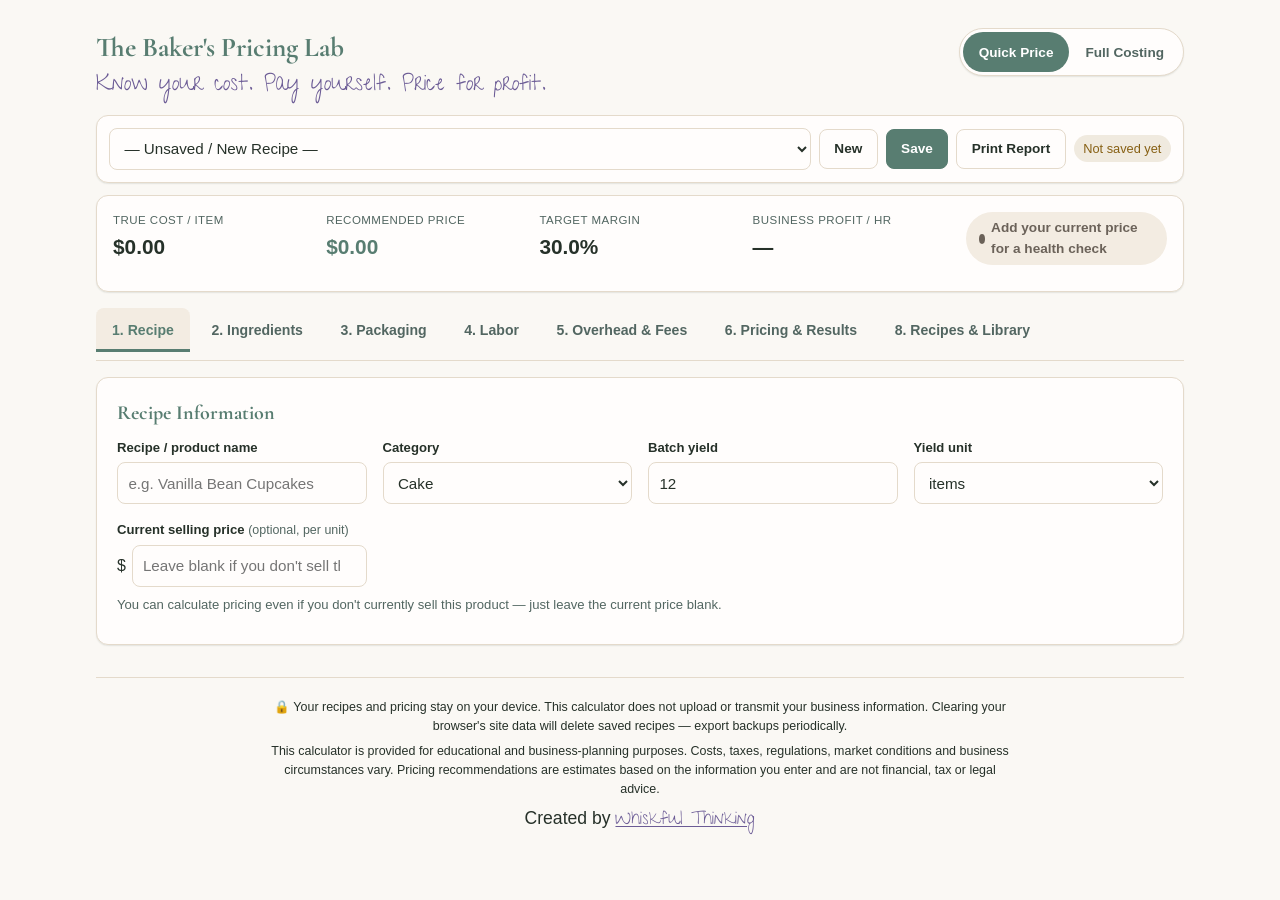
==== commit 8f461031: "Apply Whiskful Thinking brand colors/fonts, expand ingredient library, enforce Title Case Branding: " ====
--- a/index.html
+++ b/index.html
@@ -5,7 +5,10 @@
 <meta name="viewport" content="width=device-width, initial-scale=1.0">
 <title>The Baker's Pricing Lab</title>
 <meta name="description" content="Know your cost. Pay yourself. Price for profit. A free, private, browser-based pricing calculator for home and small bakery businesses.">
-<link rel="icon" href="data:image/svg+xml,%3Csvg xmlns='http://www.w3.org/2000/svg' viewBox='0 0 100 100'%3E%3Ccircle cx='50' cy='50' r='48' fill='%238a4b3b'/%3E%3Ctext x='50' y='68' font-size='58' text-anchor='middle' fill='%23faf6f1'%3E%24%3C/text%3E%3C/svg%3E">
+<link rel="icon" href="data:image/svg+xml,%3Csvg xmlns='http://www.w3.org/2000/svg' viewBox='0 0 100 100'%3E%3Ccircle cx='50' cy='50' r='48' fill='%23587D71'/%3E%3Ctext x='50' y='68' font-size='58' text-anchor='middle' fill='%23FAF8F4'%3E%24%3C/text%3E%3C/svg%3E">
+<link rel="preconnect" href="https://fonts.googleapis.com">
+<link rel="preconnect" href="https://fonts.gstatic.com" crossorigin>
+<link href="https://fonts.googleapis.com/css2?family=Cormorant+Garamond:wght@500;600;700&family=Give+You+Glory&display=swap" rel="stylesheet">
 <link rel="stylesheet" href="styles.css">
 </head>
 <body data-mode="quick">
--- a/styles.css
+++ b/styles.css
@@ -8,23 +8,37 @@
    bakery brand. Everything else in this file references them.
    ========================================================================== */
 :root {
-  --brand-primary: #8a4b3b;      /* warm terracotta — headings, primary actions */
-  --brand-secondary: #3f4a3d;    /* deep sage — accents, secondary emphasis */
-  --brand-accent: #c98a4b;       /* toasted caramel — highlights, focus rings */
-  --background: #faf6f1;         /* warm off-white page background */
-  --surface: #ffffff;            /* card / panel surface */
-  --surface-alt: #f4ede4;        /* subtle alternate surface (inputs, stripes) */
-  --text-primary: #2b2622;       /* primary text */
-  --text-secondary: #6b6259;     /* secondary / muted text */
+  /* Whiskful Thinking brand palette. --brand-tint-* colors are decorative
+     only (chart segments, subtle fills, borders) — they're too light to
+     use as text on this background, so text always uses --text-* or
+     --accent-script instead, never a tint directly. */
+  --brand-primary: #587D71;        /* sage green — headings, primary buttons, links */
+  --brand-secondary: #3E574E;      /* deep sage — table figures, secondary emphasis */
+  --brand-accent: #C8A56A;         /* warm gold — focus rings, small highlights */
+  --brand-tint-peach: #FFC2B4;     /* soft peach — decorative accents / chart segments */
+  --brand-tint-lavender: #A89BD7;  /* lavender — decorative accents / chart segments */
+  --accent-script: #6B5B95;        /* deepened lavender, safe for the script accent font */
+  --background: #FAF8F4;           /* soft cream page background */
+  --surface: #FFFDFC;              /* warm white card surface */
+  --surface-alt: #F3ECE2;          /* subtle warm neutral — used on dozens of
+                                       cards/tiles, so kept low-saturation;
+                                       peach/lavender/gold are reserved for
+                                       deliberate accents (chips, charts),
+                                       not blanket backgrounds */
+  --text-primary: #263129;         /* primary text */
+  --text-secondary: #526661;       /* secondary / muted text */
   --border-color: #e4dacb;
   --border-radius: 12px;
 
-  --chart-1: #8a4b3b; /* ingredients */
-  --chart-2: #c98a4b; /* packaging */
-  --chart-3: #6b7e5e; /* labor */
-  --chart-4: #a9977e; /* overhead & buffer */
-  --chart-5: #b6534a; /* fees */
-  --chart-6: #3f7d5c; /* profit */
+  --font-heading: 'Cormorant Garamond', Georgia, 'Iowan Old Style', serif;
+  --font-script: 'Give You Glory', cursive;
+
+  --chart-1: #587D71; /* ingredients — sage */
+  --chart-2: #FFC2B4; /* packaging — peach */
+  --chart-3: #C8A56A; /* labor — gold */
+  --chart-4: #A89BD7; /* overhead & buffer — lavender */
+  --chart-5: #C9704F; /* fees — terracotta */
+  --chart-6: #3E574E; /* profit — deep sage */
 
   /* All status/semantic colors are tuned for at least 4.5:1 contrast against
      both --background and --surface-alt (WCAG AA for normal text). */
@@ -39,34 +53,36 @@
   --warn: #876014;
   --info: #4a6a8a;
 
-  --shadow-sm: 0 1px 2px rgba(43,38,34,0.06), 0 1px 1px rgba(43,38,34,0.04);
-  --shadow-md: 0 4px 16px rgba(43,38,34,0.08);
-  --focus-ring: 0 0 0 3px rgba(201,138,75,0.45);
+  --shadow-sm: 0 1px 2px rgba(38,49,41,0.06), 0 1px 1px rgba(38,49,41,0.04);
+  --shadow-md: 0 4px 16px rgba(38,49,41,0.08);
+  --focus-ring: 0 0 0 3px rgba(200,165,106,0.5);
 
   color-scheme: light;
 }
 
 @media (prefers-color-scheme: dark) {
   :root:not([data-theme="light"]) {
-    --background: #1c1815;
-    --surface: #262019;
-    --surface-alt: #2f2820;
-    --text-primary: #f2ece3;
-    --text-secondary: #b8ab9c;
-    --border-color: #423a30;
-    --brand-accent: #d99a5c;
+    --background: #181f1c;
+    --surface: #212a25;
+    --surface-alt: #29332c;
+    --text-primary: #f1ede7;
+    --text-secondary: #b9c2bc;
+    --border-color: #3a453e;
+    --brand-accent: #d9b67e;
+    --accent-script: #b7a8de;
     --shadow-sm: 0 1px 2px rgba(0,0,0,0.3);
     --shadow-md: 0 4px 20px rgba(0,0,0,0.4);
   }
 }
 :root[data-theme="dark"] {
-  --background: #1c1815;
-  --surface: #262019;
-  --surface-alt: #2f2820;
-  --text-primary: #f2ece3;
-  --text-secondary: #b8ab9c;
-  --border-color: #423a30;
-  --brand-accent: #d99a5c;
+  --background: #181f1c;
+  --surface: #212a25;
+  --surface-alt: #29332c;
+  --text-primary: #f1ede7;
+  --text-secondary: #b9c2bc;
+  --border-color: #3a453e;
+  --brand-accent: #d9b67e;
+  --accent-script: #b7a8de;
 }
 
 /* ==========================================================================
@@ -82,10 +98,10 @@
   line-height: 1.5;
   -webkit-font-smoothing: antialiased;
 }
-h1, h2, h3, h4 { font-family: Georgia, 'Iowan Old Style', 'Times New Roman', serif; color: var(--brand-primary); margin: 0 0 0.5em; font-weight: 600; }
+h1, h2, h3, h4 { font-family: var(--font-heading); color: var(--brand-primary); margin: 0 0 0.5em; font-weight: 700; }
 h2 { font-size: 1.25rem; display: flex; align-items: center; gap: 0.5rem; flex-wrap: wrap; }
 p { margin: 0 0 0.75em; color: var(--text-primary); }
-a { color: var(--brand-primary); }
+a { color: var(--brand-primary); text-decoration: underline; text-underline-offset: 2px; }
 button { font-family: inherit; }
 input, select, textarea { font-family: inherit; font-size: 0.95rem; }
 .sr-only { position: absolute; width: 1px; height: 1px; padding: 0; margin: -1px; overflow: hidden; clip: rect(0,0,0,0); white-space: nowrap; border: 0; }
@@ -106,7 +122,7 @@
   flex-wrap: wrap; padding: 0.75rem 0 1rem;
 }
 .app-title { font-size: 1.7rem; margin-bottom: 0.15em; }
-.tagline { color: var(--text-secondary); font-style: italic; margin: 0; font-size: 0.95rem; }
+.tagline { font-family: var(--font-script); color: var(--accent-script); margin: 0; font-size: 1.35rem; line-height: 1.2; }
 
 .mode-toggle { display: inline-flex; border: 1px solid var(--border-color); border-radius: 999px; padding: 3px; background: var(--surface); box-shadow: var(--shadow-sm); }
 .mode-toggle button {
@@ -353,7 +369,8 @@
    ========================================================================== */
 .app-footer { margin-top: 2rem; padding-top: 1.25rem; border-top: 1px solid var(--border-color); font-size: 0.78rem; color: var(--text-secondary); text-align: center; }
 .app-footer p { max-width: 60em; margin: 0 auto 0.5em; }
-.attribution { font-weight: 600; }
+.attribution { font-size: 1.1rem; }
+.attribution a { font-family: var(--font-script); color: var(--accent-script); font-weight: 400; text-decoration: underline; text-underline-offset: 2px; }
 
 /* ==========================================================================
    PRINT REPORT
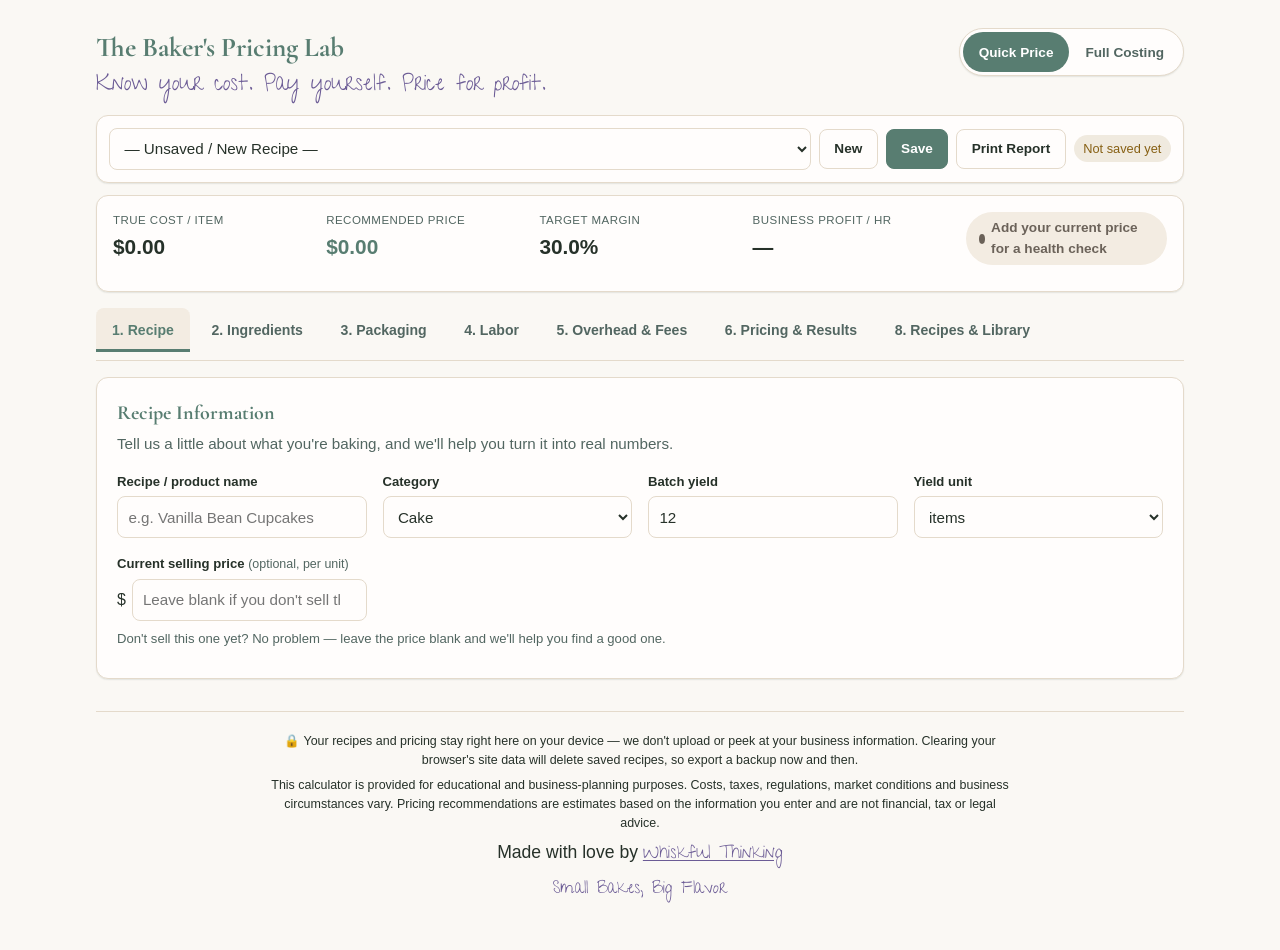
==== commit 686fd4bd: "Warm up microcopy with Whiskful Thinking's brand voice Added friendly, personal intro lines and soft" ====
--- a/index.html
+++ b/index.html
@@ -9,7 +9,7 @@
 <link rel="preconnect" href="https://fonts.googleapis.com">
 <link rel="preconnect" href="https://fonts.gstatic.com" crossorigin>
 <link href="https://fonts.googleapis.com/css2?family=Cormorant+Garamond:wght@500;600;700&family=Give+You+Glory&display=swap" rel="stylesheet">
-<link rel="stylesheet" href="styles.css">
+<link rel="stylesheet" href="styles.css?v=2026083102">
 </head>
 <body data-mode="quick">
 
@@ -59,6 +59,7 @@
     <section id="panel-setup" class="tab-panel" role="tabpanel" aria-labelledby="tab-setup">
       <div class="card">
         <h2>Recipe Information</h2>
+        <p class="card-intro">Tell us a little about what you're baking, and we'll help you turn it into real numbers.</p>
         <div class="field-grid">
           <div class="field">
             <label for="f-name">Recipe / product name</label>
@@ -85,7 +86,7 @@
             <div class="input-prefix">$<input type="number" id="f-currentPrice" min="0" step="0.01" inputmode="decimal" placeholder="Leave blank if you don't sell this yet"></div>
           </div>
         </div>
-        <p class="fine-note">You can calculate pricing even if you don't currently sell this product — just leave the current price blank.</p>
+        <p class="fine-note">Don't sell this one yet? No problem — leave the price blank and we'll help you find a good one.</p>
       </div>
     </section>
 
@@ -93,9 +94,10 @@
     <section id="panel-ingredients" class="tab-panel" hidden role="tabpanel" aria-labelledby="tab-ingredients">
       <div class="card">
         <h2>Ingredient Costing
-          <details class="learn-more"><summary>What is Ingredient Cost? ▸</summary><p>The direct cost of the raw ingredients used in one batch of this recipe — what you paid for flour, sugar, butter, and everything else that goes into it.</p></details>
-        </h2>
-        <p class="fine-note">Automatic unit conversion works within weight (oz/lb/g/kg) or within volume (tsp…L). Weight and volume can't convert to each other because that depends on ingredient density — if you mix them, we'll flag it instead of guessing.</p>
+          <details class="learn-more"><summary>What is Ingredient Cost? ▸</summary><p>The real cost of what's in the bowl — every cup of flour, every egg, every splash of vanilla that goes into one batch of this recipe.</p></details>
+        </h2>
+        <p class="card-intro">This is where your recipe turns into real dollars — add every ingredient, down to the pinch of salt.</p>
+        <p class="fine-note">Automatic unit conversion has your back within weight (oz/lb/g/kg) or within volume (tsp…L). Weight and volume can't convert to each other because that depends on ingredient density — if you mix them, we'll flag it instead of guessing.</p>
         <div class="table-scroll">
           <table class="data-table" id="ingredientTable">
             <thead>
@@ -121,6 +123,7 @@
     <section id="panel-packaging" class="tab-panel" hidden role="tabpanel" aria-labelledby="tab-packaging">
       <div class="card">
         <h2>Packaging &amp; Consumables</h2>
+        <p class="card-intro">The pretty finishing touches cost real money too — let's not forget them.</p>
         <p class="fine-note">Boxes, bags, ribbon, liners, boards — anything non-food that this batch uses up. Check "I know the cost per batch" for a simple direct amount (e.g. one cake box = $3.25), or leave it unchecked to calculate from a package price.</p>
         <div class="table-scroll">
           <table class="data-table" id="packagingTable">
@@ -146,15 +149,16 @@
     <section id="panel-labor" class="tab-panel" hidden role="tabpanel" aria-labelledby="tab-labor">
       <div class="card">
         <h2>Labor
-          <details class="learn-more"><summary>What is Labor cost? ▸</summary><p>The dollar value of your own working time, at the hourly wage you choose. If you don't pay yourself for your time, your "profit" is secretly just unpaid wages.</p></details>
-        </h2>
+          <details class="learn-more"><summary>What is Labor cost? ▸</summary><p>The dollar value of your own time and skill, at the wage you choose. Skip this, and your "profit" is quietly just unpaid hours.</p></details>
+        </h2>
+        <p class="card-intro">Your time is one of the most valuable ingredients in this recipe — let's make sure it's on the list.</p>
         <div class="field-grid narrow">
           <div class="field">
             <label for="f-wage">Desired hourly wage</label>
             <div class="input-prefix">$<input type="number" id="f-wage" min="0" step="0.5" inputmode="decimal"></div>
           </div>
         </div>
-        <p class="fine-note">Enter time in hours + minutes for each stage. Unattended oven or cooling time doesn't need to count as active labor unless it genuinely requires your attention — that's your call below.</p>
+        <p class="fine-note">Enter time in hours + minutes for each stage. Unattended oven or cooling time doesn't need to count as active labor unless it genuinely needs your attention — that's your call.</p>
         <div class="table-scroll">
           <table class="data-table labor-table" id="laborTable">
             <thead><tr><th>Activity</th><th>Hours</th><th>Minutes</th></tr></thead>
@@ -171,14 +175,14 @@
 
       <div class="card">
         <h2>Overhead
-          <details class="learn-more"><summary>What is Overhead? ▸</summary><p>The cost of running your business that isn't tied to one specific batch — electricity, insurance, software, rent. It's real, even though no single ingredient represents it.</p></details>
+          <details class="learn-more"><summary>What is Overhead? ▸</summary><p>The quiet cost of keeping the lights on and the oven running — electricity, insurance, software, rent. It's real, even though no single ingredient represents it.</p></details>
         </h2>
         <div class="radio-row" role="radiogroup" aria-label="Overhead calculation mode">
           <label><input type="radio" name="overheadMode" value="simple"> Simple (percentage allowance)</label>
           <label class="full-only"><input type="radio" name="overheadMode" value="advanced"> Advanced (monthly expenses)</label>
         </div>
         <div id="overheadSimplePanel">
-          <p class="fine-note">For newer bakers who don't know their exact monthly overhead yet, this applies a simple allowance for utilities, equipment wear, software, insurance and other operating expenses, on top of ingredients + packaging + labor.</p>
+          <p class="fine-note">New to figuring out your overhead? This gives you a simple allowance for utilities, equipment wear, software, insurance and other running costs, on top of ingredients + packaging + labor — a good place to start.</p>
           <div class="field narrow">
             <label for="f-overheadSimplePct">Overhead allowance</label>
             <div class="input-suffix"><input type="number" id="f-overheadSimplePct" min="0" max="100" step="1"> %</div>
@@ -201,7 +205,7 @@
 
       <div class="card full-only">
         <h2>Transaction &amp; Selling Costs
-          <details class="learn-more"><summary>What are Transaction Fees? ▸</summary><p>Money taken out of each sale before it reaches you — card processing, marketplace commissions, delivery. They scale with your price, so they change how high a price needs to be to hit your target margin.</p></details>
+          <details class="learn-more"><summary>What are Transaction Fees? ▸</summary><p>The slice of each sale that never makes it to your pocket — card processing, marketplace commissions, delivery. They scale with your price, so they change how high a price needs to be to hit your target margin.</p></details>
         </h2>
         <div class="field-grid">
           <div class="field"><label for="f-paymentPct">Payment processing %</label><div class="input-suffix"><input type="number" id="f-paymentPct" min="0" max="100" step="0.1">%</div></div>
@@ -217,7 +221,7 @@
 
       <div class="card full-only">
         <h2>Waste / Business Buffer
-          <details class="learn-more"><summary>What is a Buffer? ▸</summary><p>A general safety margin for the things a per-ingredient waste % doesn't cover: a whole batch that fails, samples you give away, or ingredient prices creeping up before your next order.</p></details>
+          <details class="learn-more"><summary>What is a Buffer? ▸</summary><p>A little cushion for the things a per-ingredient waste % doesn't catch — a batch that just doesn't work out, samples you love to give away, or ingredient prices creeping up before your next order.</p></details>
         </h2>
         <p class="fine-note">This is separate from any ingredient-specific waste % (which already accounts for trim/spoilage on that one ingredient) — this buffer covers bigger-picture business risk instead.</p>
         <div class="field-grid">
@@ -235,13 +239,15 @@
 
       <div class="card">
         <h2>True Batch Cost</h2>
+        <p class="card-intro">Here's what this batch really costs you — every dollar, added up.</p>
         <div id="trueCostBreakdown" class="breakdown"></div>
       </div>
 
       <div class="card">
         <h2>Pricing Engine
-          <details class="learn-more"><summary>Margin vs. Markup ▸</summary><p><strong>Margin</strong> answers: what percentage of my selling price remains after costs? <strong>Markup</strong> answers: how much higher is my price than my cost? They are not the same number — a 30% margin needs a bigger markup than 30%.</p></details>
-        </h2>
+          <details class="learn-more"><summary>Margin vs. Markup ▸</summary><p><strong>Margin</strong> answers: what percent of what you charge actually stays with you after costs? <strong>Markup</strong> answers: how much higher your price is than your cost. They're not the same number — a 30% margin needs a bigger markup than 30%.</p></details>
+        </h2>
+        <p class="card-intro">Now for the fun part — let's find a price that covers this batch, pays you fairly, and still feels good to charge.</p>
         <div class="field-grid narrow">
           <div class="field">
             <label for="f-targetMargin">Target profit margin</label>
@@ -249,7 +255,7 @@
               <input type="range" id="f-targetMarginRange" min="0" max="80" step="1">
               <div class="input-suffix"><input type="number" id="f-targetMargin" min="0" max="95" step="1">%</div>
             </div>
-            <p class="fine-note">There is no universally "correct" margin — this is a starting suggestion you can change freely.</p>
+            <p class="fine-note">There's no single "right" margin for every bakery — this is just a friendly starting point you can change anytime.</p>
           </div>
           <div class="field">
             <label for="f-roundingStyle">Price rounding style</label>
@@ -265,7 +271,7 @@
 
       <div class="card full-only">
         <h2>Price Per Format</h2>
-        <p class="fine-note">Edit these to match how you actually sell — add or remove formats freely. Formats aren't forced onto products where they don't make sense (e.g. no "dozen" pricing for a single custom cake).</p>
+        <p class="fine-note">Edit these to match how you actually sell — add or remove formats freely. We won't force "dozen" pricing onto a one-of-a-kind custom cake.</p>
         <div id="formatsEditorList" class="formats-editor"></div>
         <button type="button" class="btn" id="addFormatBtn">+ Add Format</button>
         <div id="priceFormatsOut" class="price-formats-out"></div>
@@ -273,6 +279,7 @@
 
       <div class="card">
         <h2>Where Does My Money Go?</h2>
+        <p class="card-intro">A quick, honest look at where every dollar of that price actually ends up.</p>
         <div class="money-viz">
           <div id="moneyDonut" class="money-donut"></div>
           <div id="moneyLegend" class="money-legend"></div>
@@ -281,18 +288,20 @@
 
       <div class="card">
         <h2>Pricing Health Check</h2>
+        <p class="card-intro">Think of this as a quick, friendly gut-check on your price.</p>
         <div id="healthCheckCard" class="health-card"></div>
       </div>
 
       <div class="card full-only">
         <h2>Profitability Dashboard
-          <details class="learn-more"><summary>Revenue vs. Profit per hour ▸</summary><p><strong>Revenue per labor hour</strong> is everything customers pay, divided by your hours. <strong>Business profit per labor hour</strong> is what's left after every cost — including the wage you already paid yourself — divided by hours. Revenue per hour will always look bigger; profit per hour is the real number.</p></details>
+          <details class="learn-more"><summary>Revenue vs. Profit per hour ▸</summary><p><strong>Revenue per labor hour</strong> is everything customers pay, divided by your hours. <strong>Business profit per labor hour</strong> is what's actually left in your pocket after every cost — including the wage you already paid yourself — divided by hours. Revenue per hour will always look bigger; profit per hour is the number that matters.</p></details>
         </h2>
         <div id="dashboardGrid" class="metrics-grid"></div>
       </div>
 
       <div class="card">
         <h2>Smart Warnings &amp; Insights</h2>
+        <p class="card-intro">A few friendly notes based on your actual numbers — not generic advice.</p>
         <div id="warningsList" class="warnings-list"></div>
       </div>
     </section>
@@ -368,12 +377,12 @@
     <section id="panel-library" class="tab-panel" hidden role="tabpanel" aria-labelledby="tab-library">
       <div class="card">
         <h2>Saved Recipes</h2>
-        <p class="fine-note">Recipes are saved only in this browser, on this device. Export a backup (recipe bar above) if you want a copy that survives clearing browser data or switching devices.</p>
+        <p class="fine-note">Recipes are saved only in this browser, on this device — just between us. Export a backup (recipe bar above) if you want a copy that survives clearing browser data or switching devices.</p>
         <div id="savedRecipesList" class="recipe-list"></div>
       </div>
       <div class="card">
         <h2>Ingredient Library</h2>
-        <p class="fine-note">Save prices for flour, sugar, butter and other staples once, then reuse them across every recipe. Editing a price here updates your library — existing recipes keep their own saved values until you choose to refresh them.</p>
+        <p class="fine-note">Save prices for flour, sugar, butter and your other go-to staples once, then reuse them across every recipe. Editing a price here updates your library — existing recipes keep their own saved values until you choose to refresh them.</p>
         <div class="table-scroll">
           <table class="data-table" id="libraryTableEl">
             <thead><tr><th>Name</th><th>Price</th><th>Package qty</th><th>Unit</th><th>Actions</th></tr></thead>
@@ -388,13 +397,14 @@
   <div id="printReport" class="print-only" hidden></div>
 
   <footer class="app-footer">
-    <p class="privacy-note">🔒 Your recipes and pricing stay on your device. This calculator does not upload or transmit your business information. Clearing your browser's site data will delete saved recipes — export backups periodically.</p>
+    <p class="privacy-note">🔒 Your recipes and pricing stay right here on your device — we don't upload or peek at your business information. Clearing your browser's site data will delete saved recipes, so export a backup now and then.</p>
     <p class="disclaimer">This calculator is provided for educational and business-planning purposes. Costs, taxes, regulations, market conditions and business circumstances vary. Pricing recommendations are estimates based on the information you enter and are not financial, tax or legal advice.</p>
-    <p class="attribution">Created by <a href="https://whiskfulthinking.com" target="_blank" rel="noopener">Whiskful Thinking</a></p>
+    <p class="attribution">Made with love by <a href="https://whiskfulthinking.com" target="_blank" rel="noopener">Whiskful Thinking</a></p>
+    <p class="attribution-tagline">Small Bakes, Big Flavor</p>
   </footer>
 
 </div>
 
-<script src="app.js"></script>
+<script src="app.js?v=2026083102"></script>
 </body>
 </html>
--- a/styles.css
+++ b/styles.css
@@ -100,6 +100,7 @@
 }
 h1, h2, h3, h4 { font-family: var(--font-heading); color: var(--brand-primary); margin: 0 0 0.5em; font-weight: 700; }
 h2 { font-size: 1.25rem; display: flex; align-items: center; gap: 0.5rem; flex-wrap: wrap; }
+.card-intro { color: var(--text-secondary); font-size: 0.95rem; margin: -0.3rem 0 1rem; }
 p { margin: 0 0 0.75em; color: var(--text-primary); }
 a { color: var(--brand-primary); text-decoration: underline; text-underline-offset: 2px; }
 button { font-family: inherit; }
@@ -369,8 +370,9 @@
    ========================================================================== */
 .app-footer { margin-top: 2rem; padding-top: 1.25rem; border-top: 1px solid var(--border-color); font-size: 0.78rem; color: var(--text-secondary); text-align: center; }
 .app-footer p { max-width: 60em; margin: 0 auto 0.5em; }
-.attribution { font-size: 1.1rem; }
+.attribution { font-size: 1.1rem; margin-bottom: 0.15em; }
 .attribution a { font-family: var(--font-script); color: var(--accent-script); font-weight: 400; text-decoration: underline; text-underline-offset: 2px; }
+.attribution-tagline { font-family: var(--font-script); color: var(--accent-script); font-size: 1.05rem; margin: 0; }
 
 /* ==========================================================================
    PRINT REPORT
